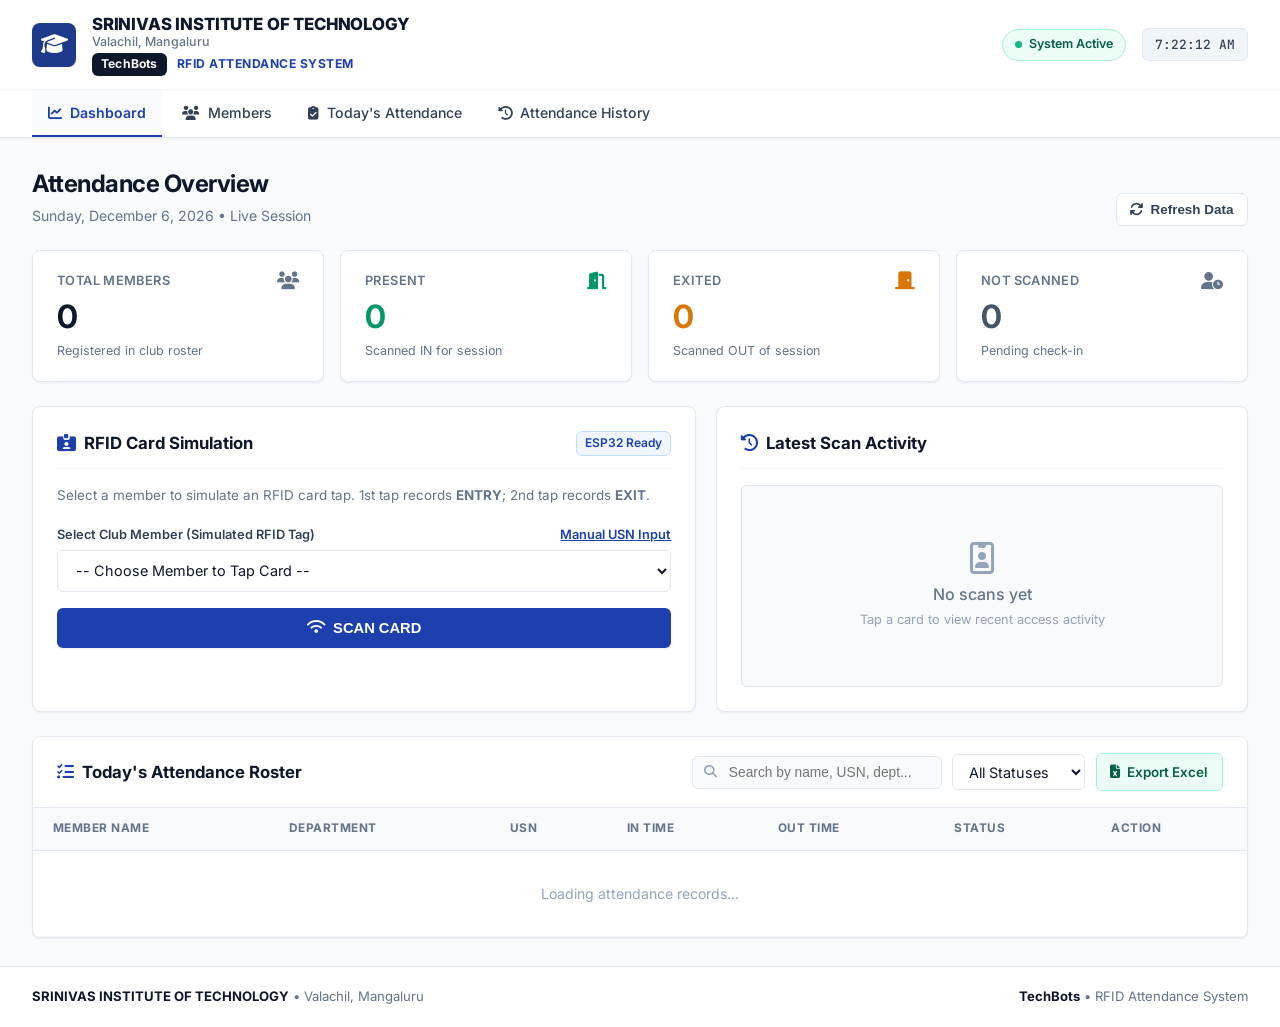
==== frontend/index.html @ 034450da "Initial TechBots RFID attendance system" ====
<!DOCTYPE html>
<html lang="en">
<head>
  <meta charset="UTF-8">
  <meta name="viewport" content="width=device-width, initial-scale=1.0">
  <title>SRINIVAS INSTITUTE OF TECHNOLOGY | TechBots RFID Attendance System</title>
  <link rel="stylesheet" href="css/style.css">
  <link rel="stylesheet" href="https://cdnjs.cloudflare.com/ajax/libs/font-awesome/6.5.1/css/all.min.css">
</head>
<body>

  <!-- Institutional Header & Branding Bar -->
  <header class="header-wrapper">
    <div class="top-branding-bar">
      <a href="index.html" class="institution-group">
        <div class="institution-logo-shield">
          <i class="fa-solid fa-graduation-cap"></i>
        </div>
        <div class="institution-text-block">
          <span class="college-name">SRINIVAS INSTITUTE OF TECHNOLOGY</span>
          <span class="college-location">Valachil, Mangaluru</span>
          <div class="club-branding-badge-container">
            <span class="club-tag">TechBots</span>
            <span class="system-title-tag">RFID ATTENDANCE SYSTEM</span>
          </div>
        </div>
      </a>

      <div class="header-status-info">
        <div class="status-indicator-pill">
          <span class="status-dot"></span>
          <span>System Active</span>
        </div>
        <div class="live-clock-pill" id="live-clock">--:--:--</div>
      </div>
    </div>

    <!-- Main Navigation Bar -->
    <nav class="nav-bar">
      <ul class="nav-menu">
        <li>
          <a href="index.html" class="nav-menu-item active">
            <i class="fa-solid fa-chart-line"></i> Dashboard
          </a>
        </li>
        <li>
          <a href="members.html" class="nav-menu-item">
            <i class="fa-solid fa-users"></i> Members
          </a>
        </li>
        <li>
          <a href="attendance.html" class="nav-menu-item">
            <i class="fa-solid fa-clipboard-check"></i> Today's Attendance
          </a>
        </li>
        <li>
          <a href="history.html" class="nav-menu-item">
            <i class="fa-solid fa-clock-rotate-left"></i> Attendance History
          </a>
        </li>
      </ul>
    </nav>
  </header>

  <!-- Main Container -->
  <main class="container">
    <div class="page-header-row">
      <div>
        <h1 class="page-main-heading">Attendance Overview</h1>
        <p class="page-sub-heading" id="current-date-display">Live RFID access tracking & club attendance records</p>
      </div>
      <div>
        <button class="btn-secondary" id="btn-manual-refresh">
          <i class="fa-solid fa-arrows-rotate"></i> Refresh Data
        </button>
      </div>
    </div>

    <!-- Summary KPI Cards -->
    <section class="kpi-grid">
      <div class="kpi-card">
        <div class="kpi-header">
          <span class="kpi-title">Total Members</span>
          <i class="fa-solid fa-users kpi-icon"></i>
        </div>
        <div class="kpi-value" id="stat-total">0</div>
        <div class="kpi-caption">Registered in club roster</div>
      </div>

      <div class="kpi-card present">
        <div class="kpi-header">
          <span class="kpi-title">Present</span>
          <i class="fa-solid fa-door-open kpi-icon" style="color: #059669;"></i>
        </div>
        <div class="kpi-value" id="stat-present">0</div>
        <div class="kpi-caption">Scanned IN for session</div>
      </div>

      <div class="kpi-card exited">
        <div class="kpi-header">
          <span class="kpi-title">Exited</span>
          <i class="fa-solid fa-door-closed kpi-icon" style="color: #d97706;"></i>
        </div>
        <div class="kpi-value" id="stat-exited">0</div>
        <div class="kpi-caption">Scanned OUT of session</div>
      </div>

      <div class="kpi-card not-scanned">
        <div class="kpi-header">
          <span class="kpi-title">Not Scanned</span>
          <i class="fa-solid fa-user-clock kpi-icon"></i>
        </div>
        <div class="kpi-value" id="stat-not-scanned">0</div>
        <div class="kpi-caption">Pending check-in</div>
      </div>
    </section>

    <!-- Interactive Panels: Scan Simulator + Latest Activity -->
    <div class="dashboard-actions-grid">
      <!-- RFID Scan Simulator Card -->
      <section class="panel-card">
        <div class="panel-card-header">
          <h2 class="panel-card-title">
            <i class="fa-solid fa-id-card-clip" style="color: var(--primary);"></i>
            RFID Card Simulation
          </h2>
          <span class="dept-badge">ESP32 Ready</span>
        </div>
        <p class="panel-card-caption">
          Select a member to simulate an RFID card tap. 1st tap records <strong>ENTRY</strong>; 2nd tap records <strong>EXIT</strong>.
        </p>

        <form id="rfid-scan-form" class="scan-form-stack" onsubmit="return false;">
          <div class="form-field-group" id="dropdown-group">
            <div class="form-label-row">
              <label for="member-select">Select Club Member (Simulated RFID Tag)</label>
              <button type="button" class="btn-link-action" id="btn-toggle-manual">Manual USN Input</button>
            </div>
            <select id="member-select" class="select-input">
              <option value="">-- Choose Member to Tap Card --</option>
            </select>
          </div>

          <div class="form-field-group" id="manual-group" style="display: none;">
            <div class="form-label-row">
              <label for="manual-identifier">USN or Custom Card UID</label>
              <button type="button" class="btn-link-action" id="btn-toggle-dropdown">Back to Dropdown</button>
            </div>
            <input type="text" id="manual-identifier" class="text-input" placeholder="e.g. 4SN25CS002 or UNREGISTERED_TAG">
          </div>

          <div>
            <button type="button" id="btn-scan-card" class="btn-primary-scan" style="width: 100%;">
              <i class="fa-solid fa-wifi"></i> SCAN CARD
            </button>
          </div>
        </form>

        <!-- Notification Bar -->
        <div id="scan-alert-box" class="scan-notification-bar">
          <i id="scan-alert-icon" class="fa-solid fa-circle-check"></i>
          <span id="scan-alert-text">Ready to scan.</span>
        </div>
      </section>

      <!-- Latest Scan Activity Card -->
      <section class="panel-card">
        <div class="panel-card-header">
          <h2 class="panel-card-title">
            <i class="fa-solid fa-clock-rotate-left" style="color: var(--primary);"></i>
            Latest Scan Activity
          </h2>
        </div>

        <div id="latest-scan-container" class="latest-activity-box">
          <div class="activity-empty-state">
            <i class="fa-regular fa-id-badge"></i>
            <p style="font-weight: 500;">No scans yet</p>
            <span style="font-size: 0.8rem; color: var(--text-dim);">Tap a card to view recent access activity</span>
          </div>
        </div>
      </section>
    </div>

    <!-- Today's Attendance Table -->
    <section class="table-panel">
      <div class="table-toolbar-row">
        <div class="table-toolbar-title">
          <i class="fa-solid fa-list-check" style="color: var(--primary);"></i>
          Today's Attendance Roster
        </div>
        <div class="table-controls">
          <div class="search-input-wrapper">
            <i class="fa-solid fa-magnifying-glass"></i>
            <input type="text" id="table-search" placeholder="Search by name, USN, dept...">
          </div>
          <select id="status-filter" class="select-input" style="width: auto; padding: 0.45rem 0.75rem;">
            <option value="ALL">All Statuses</option>
            <option value="PRESENT">Present</option>
            <option value="EXITED">Exited</option>
            <option value="NOT SCANNED">Not Scanned</option>
          </select>
          <a href="/api/attendance/export" class="btn-secondary btn-export-excel" id="btn-export-today" download>
            <i class="fa-solid fa-file-excel"></i> Export Excel
          </a>
        </div>
      </div>

      <div class="responsive-table-holder">
        <table class="roster-table">
          <thead>
            <tr>
              <th>Member Name</th>
              <th>Department</th>
              <th>USN</th>
              <th>In Time</th>
              <th>Out Time</th>
              <th>Status</th>
              <th>Action</th>
            </tr>
          </thead>
          <tbody id="attendance-table-body">
            <tr>
              <td colspan="7" style="text-align: center; color: var(--text-dim); padding: 2rem;">
                Loading attendance records...
              </td>
            </tr>
          </tbody>
        </table>
      </div>
    </section>
  </main>

  <!-- Institutional Footer -->
  <footer class="institutional-footer">
    <div>
      <strong>SRINIVAS INSTITUTE OF TECHNOLOGY</strong> &bull; Valachil, Mangaluru
    </div>
    <div>
      <strong>TechBots</strong> &bull; RFID Attendance System
    </div>
  </footer>

  <script src="js/dashboard.js"></script>
</body>
</html>
---- frontend/css/style.css ----
/* ==========================================================================
   SRINIVAS INSTITUTE OF TECHNOLOGY | Valachil, Mangaluru
   TechBots - RFID Attendance System
   Clean, Professional, Institutional Light Theme
   ========================================================================== */

@import url('https://fonts.googleapis.com/css2?family=Inter:wght@300;400;500;600;700;800&family=JetBrains+Mono:wght@400;500;600&display=swap');

:root {
  /* Institutional Palette */
  --bg-app: #f8fafc;
  --bg-card: #ffffff;
  --bg-card-subtle: #f1f5f9;
  --bg-header: #ffffff;

  /* Typography Colors */
  --text-main: #0f172a;
  --text-secondary: #334155;
  --text-muted: #64748b;
  --text-dim: #94a3b8;

  /* Primary Accent: Institutional Deep Royal Blue */
  --primary: #1e40af;
  --primary-hover: #1d4ed8;
  --primary-light: #eff6ff;
  --primary-border: #bfdbfe;

  /* Club Brand: TechBots */
  --techbots-badge-bg: #0f172a;
  --techbots-badge-text: #f8fafc;

  /* Status Colors: Clean, Subtle, Highly Legible */
  --status-present-bg: #ecfdf5;
  --status-present-text: #065f46;
  --status-present-border: #a7f3d0;

  --status-exited-bg: #fffbeb;
  --status-exited-text: #92400e;
  --status-exited-border: #fde68a;

  --status-not-scanned-bg: #f1f5f9;
  --status-not-scanned-text: #475569;
  --status-not-scanned-border: #cbd5e1;

  --status-danger-bg: #fef2f2;
  --status-danger-text: #991b1b;
  --status-danger-border: #fecaca;

  /* Borders & Dividers */
  --border: #e2e8f0;
  --border-light: #f1f5f9;
  --border-focus: #2563eb;

  /* Shadows (Subtle, Crisp, Non-distracting) */
  --shadow-sm: 0 1px 2px 0 rgba(0, 0, 0, 0.05);
  --shadow-md: 0 4px 6px -1px rgba(0, 0, 0, 0.06), 0 2px 4px -1px rgba(0, 0, 0, 0.04);
  --shadow-card: 0 1px 3px 0 rgba(15, 23, 42, 0.08);

  /* Dimensions */
  --radius-sm: 6px;
  --radius-md: 8px;
  --radius-lg: 10px;
  --radius-full: 9999px;

  --font-sans: 'Inter', -apple-system, BlinkMacSystemFont, "Segoe UI", Roboto, sans-serif;
  --font-mono: 'JetBrains Mono', monospace;
  --transition: all 0.15s ease-in-out;
}

*, *::before, *::after {
  box-sizing: border-box;
  margin: 0;
  padding: 0;
}

body {
  font-family: var(--font-sans);
  background-color: var(--bg-app);
  color: var(--text-main);
  min-height: 100vh;
  line-height: 1.5;
  display: flex;
  flex-direction: column;
  -webkit-font-smoothing: antialiased;
}

/* ==========================================================================
   Top Header & Institutional Branding
   ========================================================================== */
.header-wrapper {
  background: var(--bg-header);
  border-bottom: 1px solid var(--border);
  position: sticky;
  top: 0;
  z-index: 100;
  box-shadow: var(--shadow-sm);
}

.top-branding-bar {
  display: flex;
  align-items: center;
  justify-content: space-between;
  padding: 0.85rem 2rem;
  border-bottom: 1px solid var(--border-light);
  gap: 1.5rem;
}

.institution-group {
  display: flex;
  align-items: center;
  gap: 1rem;
  text-decoration: none;
}

.institution-logo-shield {
  width: 44px;
  height: 44px;
  border-radius: var(--radius-md);
  background: #1e3a8a;
  color: #ffffff;
  display: flex;
  align-items: center;
  justify-content: center;
  font-size: 1.35rem;
  font-weight: 800;
  box-shadow: var(--shadow-sm);
  flex-shrink: 0;
}

.institution-text-block {
  display: flex;
  flex-direction: column;
}

.college-name {
  font-size: 1.05rem;
  font-weight: 800;
  letter-spacing: -0.01em;
  color: #0f172a;
  line-height: 1.25;
}

.college-location {
  font-size: 0.78rem;
  font-weight: 500;
  color: var(--text-muted);
  line-height: 1.2;
}

.club-branding-badge-container {
  display: flex;
  align-items: center;
  gap: 0.65rem;
  margin-top: 0.2rem;
}

.club-tag {
  font-size: 0.76rem;
  font-weight: 700;
  background: var(--techbots-badge-bg);
  color: var(--techbots-badge-text);
  padding: 0.15rem 0.55rem;
  border-radius: var(--radius-sm);
  letter-spacing: 0.02em;
}

.system-title-tag {
  font-size: 0.76rem;
  font-weight: 700;
  color: var(--primary);
  letter-spacing: 0.04em;
  text-transform: uppercase;
}

.header-status-info {
  display: flex;
  align-items: center;
  gap: 1rem;
}

.status-indicator-pill {
  display: inline-flex;
  align-items: center;
  gap: 0.45rem;
  font-size: 0.78rem;
  font-weight: 600;
  background: #ecfdf5;
  color: #065f46;
  border: 1px solid #a7f3d0;
  padding: 0.35rem 0.75rem;
  border-radius: var(--radius-full);
}

.status-dot {
  width: 7px;
  height: 7px;
  border-radius: 50%;
  background-color: #10b981;
}

.live-clock-pill {
  font-family: var(--font-mono);
  font-size: 0.8rem;
  font-weight: 500;
  color: var(--text-secondary);
  background: var(--bg-card-subtle);
  border: 1px solid var(--border);
  padding: 0.35rem 0.75rem;
  border-radius: var(--radius-sm);
}

/* Navigation Sub-Bar */
.nav-bar {
  display: flex;
  align-items: center;
  justify-content: space-between;
  padding: 0 2rem;
  background: #ffffff;
}

.nav-menu {
  display: flex;
  align-items: center;
  gap: 0.25rem;
  list-style: none;
}

.nav-menu-item {
  color: var(--text-secondary);
  text-decoration: none;
  font-weight: 500;
  font-size: 0.88rem;
  padding: 0.75rem 1rem;
  display: inline-flex;
  align-items: center;
  gap: 0.5rem;
  border-bottom: 2px solid transparent;
  transition: var(--transition);
}

.nav-menu-item:hover {
  color: var(--primary);
  background: #f8fafc;
}

.nav-menu-item.active {
  color: var(--primary);
  font-weight: 600;
  border-bottom-color: var(--primary);
  background: #f8fafc;
}

/* ==========================================================================
   Page Container & Content Layout
   ========================================================================== */
.container {
  max-width: 1320px;
  margin: 0 auto;
  padding: 1.75rem 2rem;
  width: 100%;
  flex: 1;
}

.page-header-row {
  display: flex;
  justify-content: space-between;
  align-items: flex-end;
  flex-wrap: wrap;
  gap: 1rem;
  margin-bottom: 1.5rem;
}

.page-main-heading {
  font-size: 1.5rem;
  font-weight: 700;
  color: var(--text-main);
  letter-spacing: -0.02em;
}

.page-sub-heading {
  font-size: 0.88rem;
  color: var(--text-muted);
  margin-top: 0.15rem;
}

/* ==========================================================================
   KPI Summary Statistics Cards
   ========================================================================== */
.kpi-grid {
  display: grid;
  grid-template-columns: repeat(auto-fit, minmax(220px, 1fr));
  gap: 1rem;
  margin-bottom: 1.5rem;
}

.kpi-card {
  background: var(--bg-card);
  border: 1px solid var(--border);
  border-radius: var(--radius-md);
  padding: 1.25rem 1.5rem;
  box-shadow: var(--shadow-sm);
  transition: var(--transition);
  position: relative;
}

.kpi-card:hover {
  box-shadow: var(--shadow-md);
  border-color: #cbd5e1;
}

.kpi-header {
  display: flex;
  justify-content: space-between;
  align-items: center;
  margin-bottom: 0.5rem;
}

.kpi-title {
  font-size: 0.8rem;
  font-weight: 600;
  color: var(--text-muted);
  text-transform: uppercase;
  letter-spacing: 0.03em;
}

.kpi-icon {
  font-size: 1.1rem;
  color: var(--text-muted);
}

.kpi-value {
  font-size: 2rem;
  font-weight: 700;
  color: var(--text-main);
  line-height: 1.2;
  letter-spacing: -0.02em;
}

.kpi-card.present .kpi-value {
  color: #059669;
}

.kpi-card.exited .kpi-value {
  color: #d97706;
}

.kpi-card.not-scanned .kpi-value {
  color: #475569;
}

.kpi-caption {
  font-size: 0.78rem;
  color: var(--text-muted);
  margin-top: 0.35rem;
}

/* ==========================================================================
   Dashboard Interactive Two-Column Section (Scan Sim + Latest Activity)
   ========================================================================== */
.dashboard-actions-grid {
  display: grid;
  grid-template-columns: 1.25fr 1fr;
  gap: 1.25rem;
  margin-bottom: 1.5rem;
}

@media (max-width: 960px) {
  .dashboard-actions-grid {
    grid-template-columns: 1fr;
  }
}

.panel-card {
  background: var(--bg-card);
  border: 1px solid var(--border);
  border-radius: var(--radius-md);
  padding: 1.5rem;
  box-shadow: var(--shadow-sm);
}

.panel-card-header {
  display: flex;
  align-items: center;
  justify-content: space-between;
  margin-bottom: 1rem;
  padding-bottom: 0.75rem;
  border-bottom: 1px solid var(--border-light);
}

.panel-card-title {
  font-size: 1.05rem;
  font-weight: 700;
  color: var(--text-main);
  display: flex;
  align-items: center;
  gap: 0.5rem;
}

.panel-card-caption {
  font-size: 0.84rem;
  color: var(--text-muted);
  margin-bottom: 1.25rem;
}

/* RFID Scan Form Elements */
.scan-form-stack {
  display: flex;
  flex-direction: column;
  gap: 1rem;
}

.form-field-group {
  display: flex;
  flex-direction: column;
  gap: 0.35rem;
}

.form-label-row {
  display: flex;
  justify-content: space-between;
  align-items: center;
  font-size: 0.8rem;
  font-weight: 600;
  color: var(--text-secondary);
}

.btn-link-action {
  background: none;
  border: none;
  color: var(--primary);
  font-size: 0.8rem;
  font-weight: 600;
  cursor: pointer;
  text-decoration: underline;
  padding: 0;
  font-family: inherit;
}

.select-input, .text-input {
  width: 100%;
  background: #ffffff;
  border: 1px solid var(--border);
  border-radius: var(--radius-sm);
  padding: 0.65rem 0.85rem;
  font-size: 0.9rem;
  color: var(--text-main);
  font-family: inherit;
  outline: none;
  transition: var(--transition);
}

.select-input:focus, .text-input:focus {
  border-color: var(--border-focus);
  box-shadow: 0 0 0 3px rgba(37, 99, 235, 0.1);
}

.btn-primary-scan {
  background: var(--primary);
  color: #ffffff;
  border: none;
  border-radius: var(--radius-sm);
  padding: 0.75rem 1.25rem;
  font-size: 0.92rem;
  font-weight: 600;
  cursor: pointer;
  display: inline-flex;
  align-items: center;
  justify-content: center;
  gap: 0.5rem;
  transition: var(--transition);
  box-shadow: var(--shadow-sm);
}

.btn-primary-scan:hover:not(:disabled) {
  background: var(--primary-hover);
  box-shadow: var(--shadow-md);
}

.btn-primary-scan:disabled {
  opacity: 0.65;
  cursor: not-allowed;
}

/* Alert Notification Banner */
.scan-notification-bar {
  margin-top: 1rem;
  border-radius: var(--radius-sm);
  padding: 0.8rem 1rem;
  font-size: 0.86rem;
  font-weight: 500;
  display: none;
  align-items: center;
  gap: 0.65rem;
}

.scan-notification-bar.show {
  display: flex;
}

.scan-notification-bar.success {
  background: var(--status-present-bg);
  border: 1px solid var(--status-present-border);
  color: var(--status-present-text);
}

.scan-notification-bar.warning {
  background: var(--status-exited-bg);
  border: 1px solid var(--status-exited-border);
  color: var(--status-exited-text);
}

.scan-notification-bar.danger {
  background: var(--status-danger-bg);
  border: 1px solid var(--status-danger-border);
  color: var(--status-danger-text);
}

/* Latest Scan Activity Display Box */
.latest-activity-box {
  background: #f8fafc;
  border: 1px solid var(--border);
  border-radius: var(--radius-sm);
  padding: 1.25rem;
}

.activity-empty-state {
  text-align: center;
  padding: 2.25rem 1rem;
  color: var(--text-muted);
}

.activity-empty-state i {
  font-size: 2rem;
  color: var(--text-dim);
  margin-bottom: 0.5rem;
  display: block;
}

.activity-person-row {
  display: flex;
  justify-content: space-between;
  align-items: flex-start;
  margin-bottom: 0.75rem;
}

.activity-person-name {
  font-size: 1.15rem;
  font-weight: 700;
  color: var(--text-main);
}

.activity-person-dept {
  font-size: 0.8rem;
  font-weight: 600;
  color: var(--text-muted);
}

.activity-meta-grid {
  display: grid;
  grid-template-columns: 1fr 1fr;
  gap: 0.75rem;
  margin-top: 0.75rem;
  padding-top: 0.75rem;
  border-top: 1px solid var(--border);
}

.meta-field {
  display: flex;
  flex-direction: column;
}

.meta-field-label {
  font-size: 0.72rem;
  text-transform: uppercase;
  font-weight: 600;
  color: var(--text-muted);
}

.meta-field-value {
  font-size: 0.9rem;
  font-weight: 600;
  color: var(--text-main);
  font-family: var(--font-mono);
}

/* ==========================================================================
   Clean Institutional Data Table
   ========================================================================== */
.table-panel {
  background: var(--bg-card);
  border: 1px solid var(--border);
  border-radius: var(--radius-md);
  box-shadow: var(--shadow-sm);
  overflow: hidden;
}

.table-toolbar-row {
  padding: 1rem 1.5rem;
  display: flex;
  justify-content: space-between;
  align-items: center;
  flex-wrap: wrap;
  gap: 0.75rem;
  border-bottom: 1px solid var(--border);
  background: #ffffff;
}

.table-toolbar-title {
  font-size: 1.05rem;
  font-weight: 700;
  color: var(--text-main);
  display: flex;
  align-items: center;
  gap: 0.5rem;
}

.table-controls {
  display: flex;
  align-items: center;
  gap: 0.65rem;
  flex-wrap: wrap;
}

.search-input-wrapper {
  position: relative;
  min-width: 250px;
}

.search-input-wrapper input {
  width: 100%;
  background: #f8fafc;
  border: 1px solid var(--border);
  border-radius: var(--radius-sm);
  padding: 0.5rem 0.85rem 0.5rem 2.25rem;
  font-size: 0.86rem;
  color: var(--text-main);
  outline: none;
  transition: var(--transition);
}

.search-input-wrapper input:focus {
  background: #ffffff;
  border-color: var(--border-focus);
}

.search-input-wrapper i {
  position: absolute;
  left: 0.75rem;
  top: 50%;
  transform: translateY(-50%);
  color: var(--text-dim);
  font-size: 0.8rem;
}

.btn-secondary {
  background: #ffffff;
  border: 1px solid var(--border);
  color: var(--text-secondary);
  padding: 0.5rem 0.85rem;
  border-radius: var(--radius-sm);
  font-size: 0.84rem;
  font-weight: 600;
  cursor: pointer;
  display: inline-flex;
  align-items: center;
  gap: 0.45rem;
  transition: var(--transition);
  text-decoration: none;
}

.btn-secondary:hover {
  background: #f8fafc;
  border-color: #cbd5e1;
  color: var(--text-main);
}

.btn-export-excel {
  color: #065f46;
  background: #ecfdf5;
  border-color: #a7f3d0;
}

.btn-export-excel:hover {
  background: #d1fae5;
}

/* Table Architecture */
.responsive-table-holder {
  width: 100%;
  overflow-x: auto;
}

.roster-table {
  width: 100%;
  border-collapse: collapse;
  text-align: left;
}

.roster-table th {
  background: #f8fafc;
  color: var(--text-muted);
  font-size: 0.74rem;
  font-weight: 700;
  text-transform: uppercase;
  letter-spacing: 0.04em;
  padding: 0.75rem 1.25rem;
  border-bottom: 1px solid var(--border);
}

.roster-table td {
  padding: 0.85rem 1.25rem;
  font-size: 0.88rem;
  border-bottom: 1px solid var(--border-light);
  color: var(--text-main);
}

.roster-table tbody tr {
  transition: var(--transition);
}

.roster-table tbody tr:hover {
  background: #f8fafc;
}

/* Badges & Tags */
.usn-text-tag {
  font-family: var(--font-mono);
  font-size: 0.82rem;
  background: #f1f5f9;
  color: #334155;
  padding: 0.2rem 0.5rem;
  border-radius: var(--radius-sm);
  border: 1px solid var(--border);
  font-weight: 500;
}

.dept-badge {
  display: inline-block;
  font-size: 0.75rem;
  font-weight: 600;
  padding: 0.15rem 0.5rem;
  border-radius: var(--radius-sm);
  background: #eff6ff;
  color: #1e40af;
  border: 1px solid #bfdbfe;
}

.dept-badge.EAC {
  background: #f5f3ff;
  color: #6d28d9;
  border-color: #ddd6fe;
}

/* Attendance Status Badges */
.status-pill {
  display: inline-flex;
  align-items: center;
  gap: 0.35rem;
  font-size: 0.76rem;
  font-weight: 700;
  padding: 0.25rem 0.65rem;
  border-radius: var(--radius-full);
  letter-spacing: 0.02em;
  text-transform: uppercase;
}

.status-pill.PRESENT {
  background: var(--status-present-bg);
  color: var(--status-present-text);
  border: 1px solid var(--status-present-border);
}

.status-pill.EXITED {
  background: var(--status-exited-bg);
  color: var(--status-exited-text);
  border: 1px solid var(--status-exited-border);
}

.status-pill.NOT-SCANNED,
.status-pill.NOT_SCANNED,
.status-pill.NOT\ SCANNED {
  background: var(--status-not-scanned-bg);
  color: var(--status-not-scanned-text);
  border: 1px solid var(--status-not-scanned-border);
}

.action-pill {
  display: inline-block;
  font-size: 0.7rem;
  font-weight: 700;
  padding: 0.2rem 0.5rem;
  border-radius: var(--radius-sm);
  text-transform: uppercase;
}

.action-pill.ENTRY {
  background: var(--status-present-bg);
  color: var(--status-present-text);
  border: 1px solid var(--status-present-border);
}

.action-pill.EXIT {
  background: var(--status-exited-bg);
  color: var(--status-exited-text);
  border: 1px solid var(--status-exited-border);
}

.btn-inline-scan {
  background: #ffffff;
  border: 1px solid var(--border);
  color: var(--primary);
  padding: 0.25rem 0.6rem;
  border-radius: var(--radius-sm);
  font-size: 0.78rem;
  font-weight: 600;
  cursor: pointer;
  transition: var(--transition);
}

.btn-inline-scan:hover {
  background: var(--primary-light);
  border-color: var(--primary-border);
}

/* Date Filter Header for History Page */
.history-filter-strip {
  display: flex;
  align-items: center;
  gap: 0.85rem;
  background: #ffffff;
  padding: 0.85rem 1.25rem;
  border-radius: var(--radius-md);
  border: 1px solid var(--border);
  margin-bottom: 1.25rem;
  box-shadow: var(--shadow-sm);
  flex-wrap: wrap;
}

.date-selector-field {
  background: #ffffff;
  border: 1px solid var(--border);
  color: var(--text-main);
  padding: 0.45rem 0.75rem;
  border-radius: var(--radius-sm);
  font-family: inherit;
  font-size: 0.88rem;
  outline: none;
}

.date-selector-field:focus {
  border-color: var(--border-focus);
}

/* Institutional Footer */
.institutional-footer {
  border-top: 1px solid var(--border);
  background: #ffffff;
  padding: 1.25rem 2rem;
  margin-top: auto;
  font-size: 0.82rem;
  color: var(--text-muted);
  display: flex;
  align-items: center;
  justify-content: space-between;
  flex-wrap: wrap;
  gap: 0.75rem;
}

.institutional-footer strong {
  color: var(--text-main);
}

/* Mobile & Tablet Responsiveness */
@media (max-width: 840px) {
  .top-branding-bar {
    padding: 0.75rem 1rem;
    flex-direction: column;
    align-items: flex-start;
  }
  .header-status-info {
    width: 100%;
    justify-content: space-between;
  }
  .nav-bar {
    padding: 0 1rem;
    overflow-x: auto;
  }
  .container {
    padding: 1.25rem 1rem;
  }
  .table-toolbar-row {
    flex-direction: column;
    align-items: stretch;
  }
  .search-input-wrapper {
    min-width: 100%;
  }
  .institutional-footer {
    flex-direction: column;
    text-align: center;
  }
}
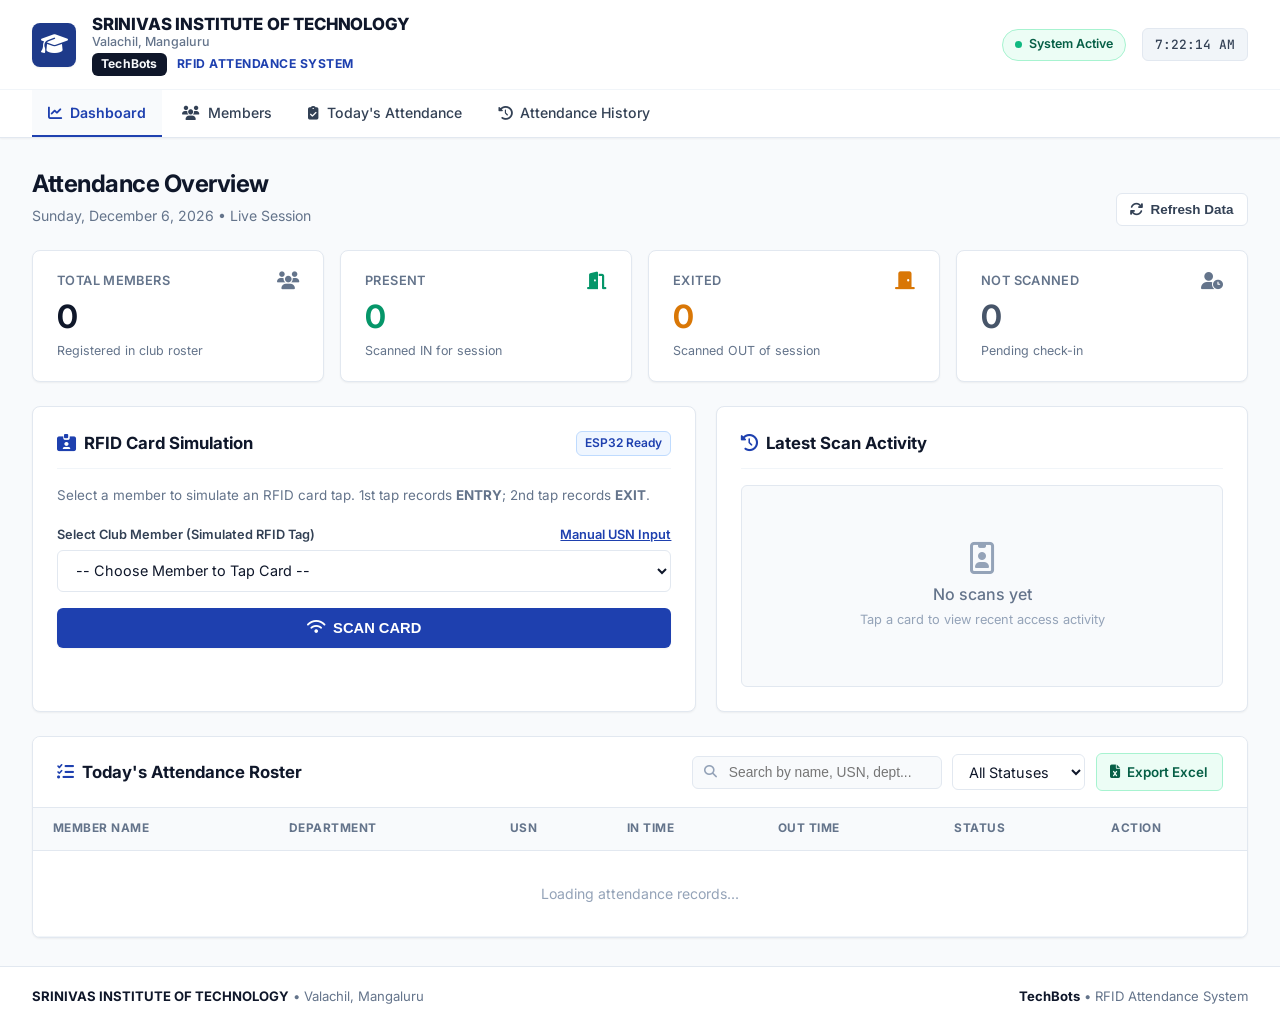
==== commit 620a1315: "Update attendance system" ====
--- a/frontend/index.html
+++ b/frontend/index.html
@@ -32,6 +32,9 @@
           <span>System Active</span>
         </div>
         <div class="live-clock-pill" id="live-clock">--:--:--</div>
+        <button class="mobile-nav-toggle" id="mobile-nav-toggle" aria-label="Toggle navigation menu" aria-expanded="false">
+          <i class="fa-solid fa-bars"></i>
+        </button>
       </div>
     </div>
 
@@ -241,6 +244,7 @@
     </div>
   </footer>
 
+  <script src="js/navigation.js"></script>
   <script src="js/dashboard.js"></script>
 </body>
 </html>
--- a/frontend/css/style.css
+++ b/frontend/css/style.css
@@ -67,6 +67,13 @@
   --transition: all 0.15s ease-in-out;
 }
 
+html {
+  overflow-x: hidden;
+  max-width: 100vw;
+  scroll-behavior: smooth;
+  -webkit-text-size-adjust: 100%;
+}
+
 *, *::before, *::after {
   box-sizing: border-box;
   margin: 0;
@@ -82,6 +89,15 @@
   display: flex;
   flex-direction: column;
   -webkit-font-smoothing: antialiased;
+  overflow-x: hidden;
+  max-width: 100vw;
+  width: 100%;
+  position: relative;
+}
+
+img, svg {
+  max-width: 100%;
+  height: auto;
 }
 
 /* ==========================================================================
@@ -207,6 +223,33 @@
   border: 1px solid var(--border);
   padding: 0.35rem 0.75rem;
   border-radius: var(--radius-sm);
+  white-space: nowrap;
+}
+
+/* Mobile Navigation Hamburger Toggle Button */
+.mobile-nav-toggle {
+  display: none;
+  align-items: center;
+  justify-content: center;
+  width: 38px;
+  height: 38px;
+  background: var(--bg-card-subtle);
+  border: 1px solid var(--border);
+  border-radius: var(--radius-sm);
+  color: var(--text-main);
+  font-size: 1.05rem;
+  cursor: pointer;
+  transition: var(--transition);
+  flex-shrink: 0;
+  padding: 0;
+}
+
+.mobile-nav-toggle:hover,
+.mobile-nav-toggle:focus-visible {
+  background: var(--primary-light);
+  color: var(--primary);
+  border-color: var(--primary-border);
+  outline: none;
 }
 
 /* Navigation Sub-Bar */
@@ -281,6 +324,13 @@
   font-size: 0.88rem;
   color: var(--text-muted);
   margin-top: 0.15rem;
+}
+
+.page-header-actions {
+  display: flex;
+  align-items: center;
+  gap: 0.65rem;
+  flex-wrap: wrap;
 }
 
 /* ==========================================================================
@@ -688,10 +738,29 @@
 .responsive-table-holder {
   width: 100%;
   overflow-x: auto;
+  -webkit-overflow-scrolling: touch;
+}
+
+.responsive-table-holder::-webkit-scrollbar {
+  height: 6px;
+}
+
+.responsive-table-holder::-webkit-scrollbar-track {
+  background: #f1f5f9;
+}
+
+.responsive-table-holder::-webkit-scrollbar-thumb {
+  background: #cbd5e1;
+  border-radius: var(--radius-full);
+}
+
+.responsive-table-holder::-webkit-scrollbar-thumb:hover {
+  background: #94a3b8;
 }
 
 .roster-table {
   width: 100%;
+  min-width: 620px;
   border-collapse: collapse;
   text-align: left;
 }
@@ -732,6 +801,7 @@
   border-radius: var(--radius-sm);
   border: 1px solid var(--border);
   font-weight: 500;
+  white-space: nowrap;
 }
 
 .dept-badge {
@@ -870,33 +940,436 @@
   color: var(--text-main);
 }
 
-/* Mobile & Tablet Responsiveness */
-@media (max-width: 840px) {
+/* ==========================================================================
+   Responsive Architecture & Device Breakpoints
+   Supports:
+   - Mobile phones (Android and iPhone: 320px, 375px, 425px)
+   - Tablets & iPads (768px, 1024px)
+   - Laptops (1366px)
+   - Desktop & Monitors (1920px)
+   ========================================================================== */
+
+@keyframes navSlideDown {
+  from {
+    opacity: 0;
+    transform: translateY(-8px);
+  }
+  to {
+    opacity: 1;
+    transform: translateY(0);
+  }
+}
+
+/* Tablets Landscape & Small Laptops (<= 1024px) */
+@media (max-width: 1024px) {
+  .container {
+    max-width: 100%;
+    padding: 1.5rem 1.5rem;
+  }
+  .dashboard-actions-grid {
+    grid-template-columns: 1fr;
+  }
+}
+
+/* Tablets Portrait & Large Mobile Devices (<= 768px) */
+@media (max-width: 768px) {
+  .mobile-nav-toggle {
+    display: inline-flex;
+  }
+
   .top-branding-bar {
     padding: 0.75rem 1rem;
+    flex-wrap: wrap;
+    gap: 0.75rem;
+  }
+
+  .institution-group {
+    flex: 1 1 auto;
+    min-width: 0;
+  }
+
+  .header-status-info {
+    flex: 0 0 auto;
+    display: flex;
+    align-items: center;
+    gap: 0.5rem;
+  }
+
+  .nav-bar {
+    padding: 0;
+    border-bottom: none;
+    background: transparent;
+  }
+
+  .nav-menu {
+    display: none;
+    flex-direction: column;
+    width: 100%;
+    padding: 0.5rem 1rem 0.75rem;
+    background: #ffffff;
+    border-top: 1px solid var(--border-light);
+    box-shadow: var(--shadow-sm);
+    gap: 0.35rem;
+  }
+
+  .nav-menu.open {
+    display: flex;
+    animation: navSlideDown 0.18s ease-out;
+  }
+
+  .nav-menu-item {
+    width: 100%;
+    border-bottom: none;
+    border-radius: var(--radius-sm);
+    min-height: 44px;
+    padding: 0.75rem 1rem;
+    font-size: 0.92rem;
+  }
+
+  .nav-menu-item.active {
+    background: var(--primary-light);
+    color: var(--primary);
+    font-weight: 600;
+  }
+
+  .container {
+    padding: 1.25rem 1rem;
+  }
+
+  .page-header-row {
     flex-direction: column;
     align-items: flex-start;
-  }
+    gap: 0.75rem;
+  }
+
+  .page-main-heading {
+    font-size: 1.35rem;
+  }
+
+  /* KPI Grid: Clean 2-column grid for tablets and phones */
+  .kpi-grid {
+    grid-template-columns: repeat(2, 1fr) !important;
+    gap: 0.75rem;
+  }
+
+  .kpi-card {
+    padding: 1rem 1.15rem;
+  }
+
+  .kpi-value {
+    font-size: 1.65rem;
+  }
+
+  /* Panels */
+  .panel-card {
+    padding: 1.25rem;
+  }
+
+  /* Table Toolbar & Filter Controls */
+  .table-toolbar-row {
+    flex-direction: column;
+    align-items: stretch;
+    gap: 0.75rem;
+    padding: 0.85rem 1rem;
+  }
+
+  .table-controls {
+    width: 100%;
+    display: flex;
+    flex-direction: column;
+    gap: 0.65rem;
+  }
+
+  .search-input-wrapper {
+    min-width: 100%;
+    width: 100%;
+  }
+
+  .search-input-wrapper input {
+    min-height: 44px;
+    font-size: 16px;
+  }
+
+  .table-controls > select,
+  .table-controls > .select-input {
+    width: 100% !important;
+    min-height: 44px;
+    font-size: 16px;
+  }
+
+  .table-controls > .btn-secondary,
+  .table-controls > a.btn-secondary {
+    width: 100%;
+    justify-content: center;
+    min-height: 44px;
+    font-size: 0.88rem;
+  }
+
+  /* History Date Strip */
+  .history-filter-strip {
+    flex-direction: column;
+    align-items: stretch;
+    gap: 0.65rem;
+    padding: 0.85rem 1rem;
+  }
+
+  .date-selector-field {
+    width: 100%;
+    min-height: 44px;
+    font-size: 16px;
+  }
+
+  .history-filter-strip > div {
+    margin-left: 0 !important;
+    width: 100%;
+  }
+
+  .history-filter-strip button,
+  .history-filter-strip a {
+    width: 100%;
+    min-height: 44px;
+    justify-content: center;
+    text-align: center;
+  }
+
+  .institutional-footer {
+    flex-direction: column;
+    text-align: center;
+    padding: 1.15rem 1rem;
+    gap: 0.5rem;
+  }
+}
+
+/* Standard Mobile Phones (<= 480px, e.g. 375px, 414px, 425px) */
+@media (max-width: 480px) {
+  .top-branding-bar {
+    padding: 0.65rem 0.75rem;
+    gap: 0.65rem;
+  }
+
+  .institution-group {
+    gap: 0.65rem;
+  }
+
+  .institution-logo-shield {
+    width: 38px;
+    height: 38px;
+    font-size: 1.15rem;
+    border-radius: var(--radius-sm);
+  }
+
+  .college-name {
+    font-size: 0.92rem;
+    line-height: 1.2;
+  }
+
+  .college-location {
+    font-size: 0.74rem;
+  }
+
+  .club-branding-badge-container {
+    gap: 0.45rem;
+    margin-top: 0.15rem;
+    flex-wrap: wrap;
+  }
+
+  .club-tag, .system-title-tag {
+    font-size: 0.68rem;
+  }
+
   .header-status-info {
     width: 100%;
     justify-content: space-between;
   }
-  .nav-bar {
-    padding: 0 1rem;
-    overflow-x: auto;
-  }
+
+  .status-indicator-pill,
+  .live-clock-pill {
+    font-size: 0.74rem;
+    padding: 0.25rem 0.55rem;
+  }
+
   .container {
-    padding: 1.25rem 1rem;
-  }
-  .table-toolbar-row {
-    flex-direction: column;
-    align-items: stretch;
-  }
-  .search-input-wrapper {
-    min-width: 100%;
-  }
-  .institutional-footer {
-    flex-direction: column;
-    text-align: center;
-  }
-}
+    padding: 0.95rem 0.75rem;
+  }
+
+  .page-main-heading {
+    font-size: 1.25rem;
+  }
+
+  .page-sub-heading {
+    font-size: 0.82rem;
+  }
+
+  .btn-secondary {
+    width: 100%;
+    justify-content: center;
+    min-height: 44px;
+    font-size: 0.85rem;
+  }
+
+  /* Compact 2x2 KPI metrics */
+  .kpi-grid {
+    grid-template-columns: repeat(2, 1fr) !important;
+    gap: 0.6rem;
+  }
+
+  .kpi-card {
+    padding: 0.85rem 0.95rem;
+  }
+
+  .kpi-title {
+    font-size: 0.72rem;
+  }
+
+  .kpi-value {
+    font-size: 1.5rem;
+  }
+
+  .kpi-caption {
+    font-size: 0.72rem;
+  }
+
+  .panel-card {
+    padding: 1rem 0.85rem;
+  }
+
+  .panel-card-title {
+    font-size: 0.98rem;
+  }
+
+  .panel-card-caption {
+    font-size: 0.8rem;
+    margin-bottom: 1rem;
+  }
+
+  .form-label-row {
+    flex-wrap: wrap;
+    gap: 0.25rem;
+  }
+
+  .select-input,
+  .text-input,
+  .date-selector-field {
+    font-size: 16px;
+    min-height: 44px;
+    padding: 0.65rem 0.75rem;
+  }
+
+  .btn-primary-scan {
+    min-height: 46px;
+    font-size: 0.95rem;
+    width: 100%;
+  }
+
+  .scan-notification-bar {
+    font-size: 0.82rem;
+    padding: 0.65rem 0.85rem;
+  }
+
+  .activity-meta-grid {
+    grid-template-columns: 1fr 1fr;
+    gap: 0.5rem;
+  }
+
+  .meta-field-label {
+    font-size: 0.68rem;
+  }
+
+  .meta-field-value {
+    font-size: 0.84rem;
+    word-break: break-all;
+    overflow-wrap: break-word;
+  }
+
+  .roster-table {
+    min-width: 580px;
+  }
+
+  .roster-table th,
+  .roster-table td {
+    padding: 0.65rem 0.75rem;
+    font-size: 0.82rem;
+  }
+
+  .usn-text-tag {
+    font-size: 0.76rem;
+    padding: 0.15rem 0.4rem;
+  }
+
+  .dept-badge {
+    font-size: 0.72rem;
+    padding: 0.12rem 0.4rem;
+  }
+
+  .status-pill {
+    font-size: 0.72rem;
+    padding: 0.2rem 0.55rem;
+  }
+}
+
+/* Ultra-Compact Mobile Phones (<= 340px, e.g. 320px iPhone SE) */
+@media (max-width: 340px) {
+  .top-branding-bar {
+    padding: 0.5rem 0.55rem;
+    gap: 0.5rem;
+  }
+
+  .institution-logo-shield {
+    width: 34px;
+    height: 34px;
+    font-size: 1.05rem;
+  }
+
+  .college-name {
+    font-size: 0.84rem;
+  }
+
+  .college-location {
+    font-size: 0.7rem;
+  }
+
+  .club-tag, .system-title-tag {
+    font-size: 0.64rem;
+  }
+
+  .status-indicator-pill,
+  .live-clock-pill {
+    font-size: 0.7rem;
+    padding: 0.2rem 0.45rem;
+  }
+
+  .container {
+    padding: 0.75rem 0.55rem;
+  }
+
+  .kpi-grid {
+    grid-template-columns: repeat(2, 1fr) !important;
+    gap: 0.45rem;
+  }
+
+  .kpi-card {
+    padding: 0.75rem 0.65rem;
+  }
+
+  .kpi-title {
+    font-size: 0.66rem;
+  }
+
+  .kpi-value {
+    font-size: 1.35rem;
+  }
+
+  .kpi-caption {
+    font-size: 0.66rem;
+  }
+
+  .roster-table {
+    min-width: 550px;
+  }
+
+  .roster-table th,
+  .roster-table td {
+    padding: 0.55rem 0.65rem;
+    font-size: 0.8rem;
+  }
+}
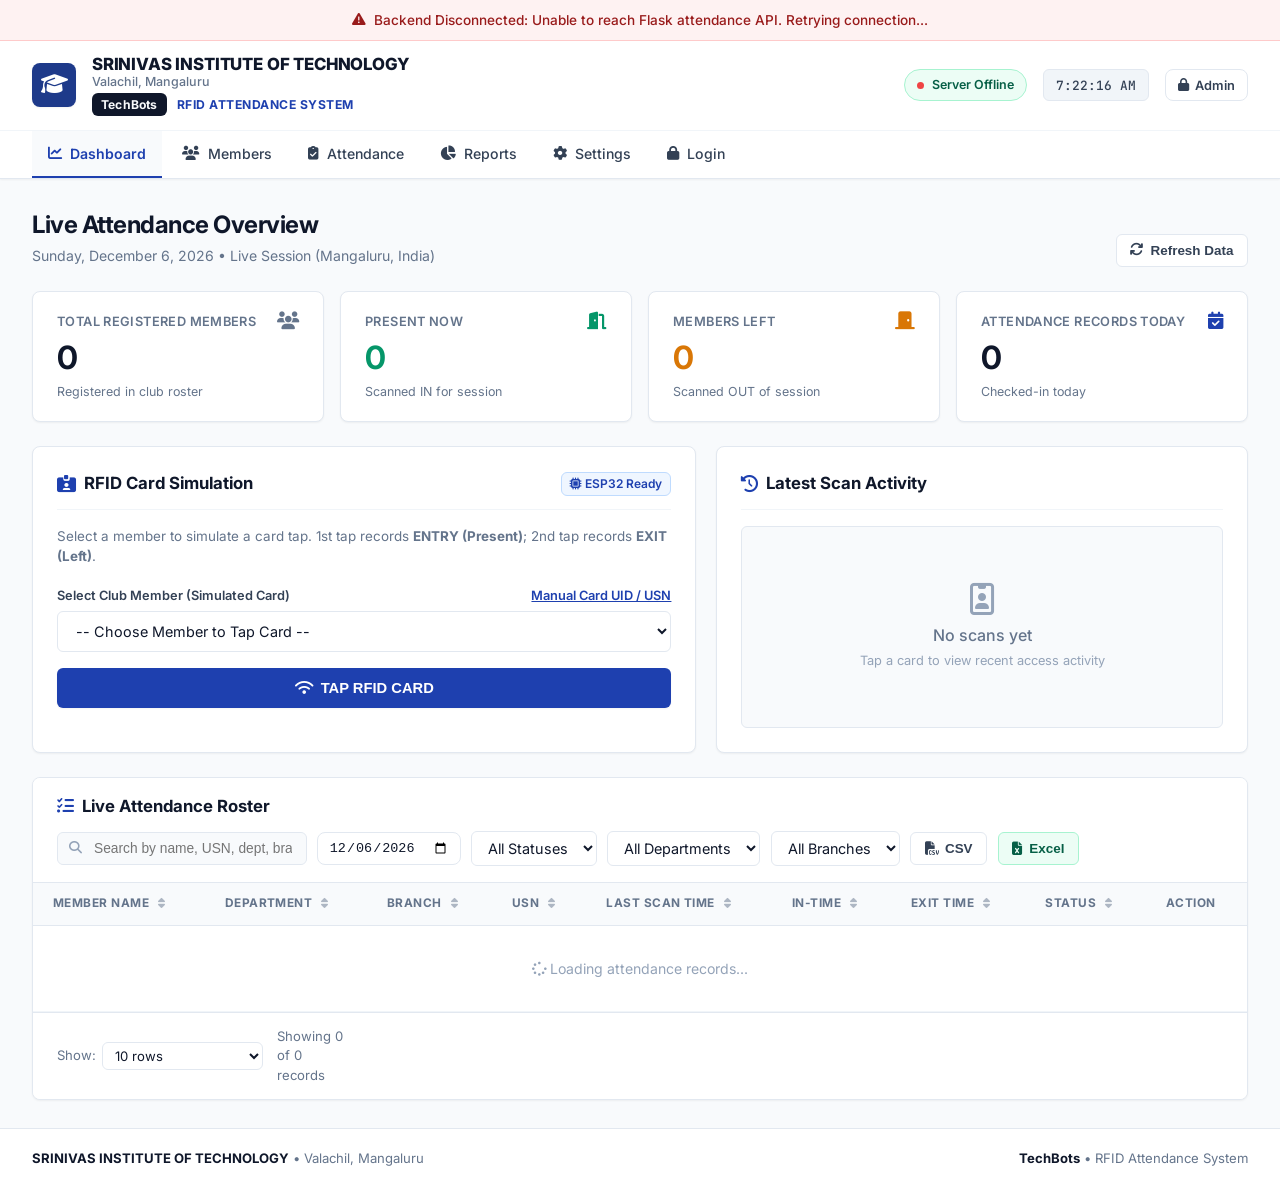
==== commit eb1d8a11: "feat: complete TechBots-SIT RFID attendance system with 6-section navigation, settings page, and 17 " ====
--- a/frontend/index.html
+++ b/frontend/index.html
@@ -9,6 +9,12 @@
 </head>
 <body>
 
+  <!-- Disconnected / Server Error Banner (Shown only if server drops) -->
+  <div id="offline-banner" class="server-offline-banner" style="display: none;">
+    <i class="fa-solid fa-triangle-exclamation"></i>
+    <span>Backend Disconnected: Unable to reach Flask attendance API. Retrying connection...</span>
+  </div>
+
   <!-- Institutional Header & Branding Bar -->
   <header class="header-wrapper">
     <div class="top-branding-bar">
@@ -27,18 +33,21 @@
       </a>
 
       <div class="header-status-info">
-        <div class="status-indicator-pill">
+        <div class="status-indicator-pill" id="system-status-indicator">
           <span class="status-dot"></span>
-          <span>System Active</span>
+          <span id="system-status-text">System Active</span>
         </div>
         <div class="live-clock-pill" id="live-clock">--:--:--</div>
+        <div id="auth-header-slot">
+          <a href="login.html" class="btn-header-auth"><i class="fa-solid fa-lock"></i> Admin</a>
+        </div>
         <button class="mobile-nav-toggle" id="mobile-nav-toggle" aria-label="Toggle navigation menu" aria-expanded="false">
           <i class="fa-solid fa-bars"></i>
         </button>
       </div>
     </div>
 
-    <!-- Main Navigation Bar -->
+    <!-- Main Navigation Bar (All 6 core sections) -->
     <nav class="nav-bar">
       <ul class="nav-menu">
         <li>
@@ -53,12 +62,22 @@
         </li>
         <li>
           <a href="attendance.html" class="nav-menu-item">
-            <i class="fa-solid fa-clipboard-check"></i> Today's Attendance
-          </a>
-        </li>
-        <li>
-          <a href="history.html" class="nav-menu-item">
-            <i class="fa-solid fa-clock-rotate-left"></i> Attendance History
+            <i class="fa-solid fa-clipboard-check"></i> Attendance
+          </a>
+        </li>
+        <li>
+          <a href="reports.html" class="nav-menu-item">
+            <i class="fa-solid fa-chart-pie"></i> Reports
+          </a>
+        </li>
+        <li>
+          <a href="settings.html" class="nav-menu-item">
+            <i class="fa-solid fa-gear"></i> Settings
+          </a>
+        </li>
+        <li>
+          <a href="login.html" id="nav-item-auth" class="nav-menu-item">
+            <i class="fa-solid fa-lock"></i> Login
           </a>
         </li>
       </ul>
@@ -69,10 +88,10 @@
   <main class="container">
     <div class="page-header-row">
       <div>
-        <h1 class="page-main-heading">Attendance Overview</h1>
-        <p class="page-sub-heading" id="current-date-display">Live RFID access tracking & club attendance records</p>
-      </div>
-      <div>
+        <h1 class="page-main-heading">Live Attendance Overview</h1>
+        <p class="page-sub-heading" id="current-date-display">Real-time RFID access tracking & club attendance records (Asia/Kolkata)</p>
+      </div>
+      <div style="display: flex; gap: 0.5rem; align-items: center;">
         <button class="btn-secondary" id="btn-manual-refresh">
           <i class="fa-solid fa-arrows-rotate"></i> Refresh Data
         </button>
@@ -83,7 +102,7 @@
     <section class="kpi-grid">
       <div class="kpi-card">
         <div class="kpi-header">
-          <span class="kpi-title">Total Members</span>
+          <span class="kpi-title">Total Registered Members</span>
           <i class="fa-solid fa-users kpi-icon"></i>
         </div>
         <div class="kpi-value" id="stat-total">0</div>
@@ -92,7 +111,7 @@
 
       <div class="kpi-card present">
         <div class="kpi-header">
-          <span class="kpi-title">Present</span>
+          <span class="kpi-title">Present Now</span>
           <i class="fa-solid fa-door-open kpi-icon" style="color: #059669;"></i>
         </div>
         <div class="kpi-value" id="stat-present">0</div>
@@ -101,20 +120,20 @@
 
       <div class="kpi-card exited">
         <div class="kpi-header">
-          <span class="kpi-title">Exited</span>
+          <span class="kpi-title">Members Left</span>
           <i class="fa-solid fa-door-closed kpi-icon" style="color: #d97706;"></i>
         </div>
         <div class="kpi-value" id="stat-exited">0</div>
         <div class="kpi-caption">Scanned OUT of session</div>
       </div>
 
-      <div class="kpi-card not-scanned">
-        <div class="kpi-header">
-          <span class="kpi-title">Not Scanned</span>
-          <i class="fa-solid fa-user-clock kpi-icon"></i>
-        </div>
-        <div class="kpi-value" id="stat-not-scanned">0</div>
-        <div class="kpi-caption">Pending check-in</div>
+      <div class="kpi-card">
+        <div class="kpi-header">
+          <span class="kpi-title">Attendance Records Today</span>
+          <i class="fa-solid fa-calendar-check kpi-icon" style="color: var(--primary);"></i>
+        </div>
+        <div class="kpi-value" id="stat-today-records">0</div>
+        <div class="kpi-caption">Checked-in today</div>
       </div>
     </section>
 
@@ -127,17 +146,17 @@
             <i class="fa-solid fa-id-card-clip" style="color: var(--primary);"></i>
             RFID Card Simulation
           </h2>
-          <span class="dept-badge">ESP32 Ready</span>
+          <span class="dept-badge"><i class="fa-solid fa-microchip"></i> ESP32 Ready</span>
         </div>
         <p class="panel-card-caption">
-          Select a member to simulate an RFID card tap. 1st tap records <strong>ENTRY</strong>; 2nd tap records <strong>EXIT</strong>.
+          Select a member to simulate a card tap. 1st tap records <strong>ENTRY (Present)</strong>; 2nd tap records <strong>EXIT (Left)</strong>.
         </p>
 
         <form id="rfid-scan-form" class="scan-form-stack" onsubmit="return false;">
           <div class="form-field-group" id="dropdown-group">
             <div class="form-label-row">
-              <label for="member-select">Select Club Member (Simulated RFID Tag)</label>
-              <button type="button" class="btn-link-action" id="btn-toggle-manual">Manual USN Input</button>
+              <label for="member-select">Select Club Member (Simulated Card)</label>
+              <button type="button" class="btn-link-action" id="btn-toggle-manual">Manual Card UID / USN</button>
             </div>
             <select id="member-select" class="select-input">
               <option value="">-- Choose Member to Tap Card --</option>
@@ -146,15 +165,15 @@
 
           <div class="form-field-group" id="manual-group" style="display: none;">
             <div class="form-label-row">
-              <label for="manual-identifier">USN or Custom Card UID</label>
+              <label for="manual-identifier">Enter Card UID or USN</label>
               <button type="button" class="btn-link-action" id="btn-toggle-dropdown">Back to Dropdown</button>
             </div>
-            <input type="text" id="manual-identifier" class="text-input" placeholder="e.g. 4SN25CS002 or UNREGISTERED_TAG">
+            <input type="text" id="manual-identifier" class="text-input" placeholder="e.g. 4SN25CS002 or E3A4128B or UNKNOWN_TAG">
           </div>
 
           <div>
             <button type="button" id="btn-scan-card" class="btn-primary-scan" style="width: 100%;">
-              <i class="fa-solid fa-wifi"></i> SCAN CARD
+              <i class="fa-solid fa-wifi"></i> TAP RFID CARD
             </button>
           </div>
         </form>
@@ -162,7 +181,7 @@
         <!-- Notification Bar -->
         <div id="scan-alert-box" class="scan-notification-bar">
           <i id="scan-alert-icon" class="fa-solid fa-circle-check"></i>
-          <span id="scan-alert-text">Ready to scan.</span>
+          <span id="scan-alert-text">Ready to scan. Waiting for RFID card tap...</span>
         </div>
       </section>
 
@@ -190,47 +209,76 @@
       <div class="table-toolbar-row">
         <div class="table-toolbar-title">
           <i class="fa-solid fa-list-check" style="color: var(--primary);"></i>
-          Today's Attendance Roster
+          <span>Live Attendance Roster</span>
         </div>
         <div class="table-controls">
           <div class="search-input-wrapper">
             <i class="fa-solid fa-magnifying-glass"></i>
-            <input type="text" id="table-search" placeholder="Search by name, USN, dept...">
-          </div>
+            <input type="text" id="table-search" placeholder="Search by name, USN, dept, branch...">
+          </div>
+          <input type="date" id="table-date" class="form-input" style="width: auto; padding: 0.45rem 0.65rem; font-size: 0.84rem;" title="Select attendance date">
           <select id="status-filter" class="select-input" style="width: auto; padding: 0.45rem 0.75rem;">
             <option value="ALL">All Statuses</option>
-            <option value="PRESENT">Present</option>
-            <option value="EXITED">Exited</option>
-            <option value="NOT SCANNED">Not Scanned</option>
-          </select>
-          <a href="/api/attendance/export" class="btn-secondary btn-export-excel" id="btn-export-today" download>
-            <i class="fa-solid fa-file-excel"></i> Export Excel
-          </a>
+            <option value="Present">Present</option>
+            <option value="Left">Left</option>
+            <option value="Not Marked">Not Marked</option>
+          </select>
+          <select id="dept-filter" class="select-input" style="width: auto; padding: 0.45rem 0.75rem;">
+            <option value="ALL">All Departments</option>
+          </select>
+          <select id="branch-filter" class="select-input" style="width: auto; padding: 0.45rem 0.75rem;">
+            <option value="ALL">All Branches</option>
+          </select>
+          <button type="button" class="btn-secondary" id="btn-export-csv-today">
+            <i class="fa-solid fa-file-csv"></i> CSV
+          </button>
+          <button type="button" class="btn-secondary btn-export-excel" id="btn-export-today">
+            <i class="fa-solid fa-file-excel"></i> Excel
+          </button>
         </div>
       </div>
 
       <div class="responsive-table-holder">
-        <table class="roster-table">
+        <table class="roster-table" id="dashboard-roster-table">
           <thead>
             <tr>
-              <th>Member Name</th>
-              <th>Department</th>
-              <th>USN</th>
-              <th>In Time</th>
-              <th>Out Time</th>
-              <th>Status</th>
+              <th data-sort="name" class="sortable">Member Name <i class="fa-solid fa-sort"></i></th>
+              <th data-sort="department" class="sortable">Department <i class="fa-solid fa-sort"></i></th>
+              <th data-sort="branch" class="sortable">Branch <i class="fa-solid fa-sort"></i></th>
+              <th data-sort="usn" class="sortable">USN <i class="fa-solid fa-sort"></i></th>
+              <th data-sort="last_scan" class="sortable">Last Scan Time <i class="fa-solid fa-sort"></i></th>
+              <th data-sort="in_time" class="sortable">In-Time <i class="fa-solid fa-sort"></i></th>
+              <th data-sort="out_time" class="sortable">Exit Time <i class="fa-solid fa-sort"></i></th>
+              <th data-sort="status" class="sortable">Status <i class="fa-solid fa-sort"></i></th>
               <th>Action</th>
             </tr>
           </thead>
           <tbody id="attendance-table-body">
             <tr>
-              <td colspan="7" style="text-align: center; color: var(--text-dim); padding: 2rem;">
-                Loading attendance records...
+              <td colspan="9" style="text-align: center; color: var(--text-dim); padding: 2rem;">
+                <i class="fa-solid fa-spinner fa-spin"></i> Loading attendance records...
               </td>
             </tr>
           </tbody>
         </table>
       </div>
+
+      <!-- Pagination Bar -->
+      <div class="table-pagination-bar" id="dashboard-pagination-bar">
+        <div class="page-size-selector">
+          <span>Show:</span>
+          <select id="table-page-size" class="select-input" style="padding: 0.25rem 0.5rem; font-size: 0.82rem;">
+            <option value="10" selected>10 rows</option>
+            <option value="25">25 rows</option>
+            <option value="50">50 rows</option>
+            <option value="ALL">All rows</option>
+          </select>
+          <span id="table-pagination-info" style="margin-left: 0.5rem;">Showing 0 of 0 records</span>
+        </div>
+        <div class="pagination-controls" id="dashboard-pagination-controls">
+          <!-- Page buttons injected by dashboard.js -->
+        </div>
+      </div>
     </section>
   </main>
 
--- a/frontend/css/style.css
+++ b/frontend/css/style.css
@@ -787,8 +787,88 @@
   transition: var(--transition);
 }
 
-.roster-table tbody tr:hover {
+.roster-table th.sortable {
+  cursor: pointer;
+  user-select: none;
+  transition: var(--transition);
+}
+
+.roster-table th.sortable:hover {
+  background: #f1f5f9;
+  color: var(--primary);
+}
+
+.roster-table th.sortable i {
+  font-size: 0.7rem;
+  margin-left: 0.35rem;
+  opacity: 0.5;
+}
+
+.roster-table th.sortable.sorted-asc i,
+.roster-table th.sortable.sorted-desc i {
+  opacity: 1;
+  color: var(--primary);
+}
+
+/* Pagination Bar */
+.table-pagination-bar {
+  display: flex;
+  align-items: center;
+  justify-content: space-between;
+  flex-wrap: wrap;
+  gap: 1rem;
+  padding: 0.85rem 1.5rem;
+  border-top: 1px solid var(--border);
+  background: #ffffff;
+  font-size: 0.84rem;
+  color: var(--text-muted);
+}
+
+.pagination-controls {
+  display: flex;
+  align-items: center;
+  gap: 0.4rem;
+}
+
+.btn-page {
+  background: #ffffff;
+  border: 1px solid var(--border);
+  color: var(--text-secondary);
+  min-width: 32px;
+  height: 32px;
+  padding: 0 0.5rem;
+  border-radius: var(--radius-sm);
+  font-size: 0.82rem;
+  font-weight: 600;
+  cursor: pointer;
+  display: inline-flex;
+  align-items: center;
+  justify-content: center;
+  transition: var(--transition);
+}
+
+.btn-page:hover:not(:disabled) {
   background: #f8fafc;
+  border-color: #cbd5e1;
+  color: var(--primary);
+}
+
+.btn-page.active {
+  background: var(--primary);
+  border-color: var(--primary);
+  color: #ffffff;
+}
+
+.btn-page:disabled {
+  opacity: 0.4;
+  cursor: not-allowed;
+}
+
+.page-size-selector {
+  display: flex;
+  align-items: center;
+  gap: 0.4rem;
+  font-size: 0.82rem;
 }
 
 /* Badges & Tags */
@@ -1373,3 +1453,224 @@
     font-size: 0.8rem;
   }
 }
+
+/* ==========================================================================
+   Admin Session & Status Badges
+   ========================================================================== */
+.admin-logged-in-pill {
+  display: inline-flex;
+  align-items: center;
+  gap: 0.4rem;
+  background-color: #fef3c7;
+  color: #92400e;
+  border: 1px solid #fde68a;
+  border-radius: var(--radius-full);
+  font-size: 0.75rem;
+  font-weight: 600;
+  padding: 0.25rem 0.65rem;
+}
+
+.btn-header-auth {
+  display: inline-flex;
+  align-items: center;
+  gap: 0.4rem;
+  padding: 0.35rem 0.75rem;
+  font-size: 0.8rem;
+  font-weight: 600;
+  border-radius: var(--radius-md);
+  text-decoration: none;
+  cursor: pointer;
+  border: 1px solid var(--border);
+  background: white;
+  color: var(--text-secondary);
+  transition: var(--transition);
+}
+
+.btn-header-auth:hover {
+  background: var(--primary-light);
+  color: var(--primary);
+  border-color: var(--primary-border);
+}
+
+.server-offline-banner {
+  background-color: #fef2f2;
+  color: #991b1b;
+  border-bottom: 1px solid #fecaca;
+  padding: 0.6rem 1rem;
+  font-size: 0.85rem;
+  text-align: center;
+  display: flex;
+  align-items: center;
+  justify-content: center;
+  gap: 0.5rem;
+  font-weight: 500;
+}
+
+/* ==========================================================================
+   Modals
+   ========================================================================== */
+.modal-overlay {
+  position: fixed;
+  inset: 0;
+  background-color: rgba(15, 23, 42, 0.55);
+  backdrop-filter: blur(4px);
+  display: flex;
+  align-items: center;
+  justify-content: center;
+  z-index: 1000;
+  opacity: 0;
+  visibility: hidden;
+  transition: opacity 0.2s ease, visibility 0.2s ease;
+  padding: 1rem;
+}
+
+.modal-overlay.active {
+  opacity: 1;
+  visibility: visible;
+}
+
+.modal-card {
+  background: white;
+  border-radius: var(--radius-lg);
+  box-shadow: 0 20px 25px -5px rgba(0, 0, 0, 0.1), 0 10px 10px -5px rgba(0, 0, 0, 0.04);
+  max-width: 540px;
+  width: 100%;
+  max-height: 90vh;
+  display: flex;
+  flex-direction: column;
+  overflow: hidden;
+  border: 1px solid var(--border);
+  transform: translateY(10px) scale(0.98);
+  transition: transform 0.2s cubic-bezier(0.16, 1, 0.3, 1);
+}
+
+.modal-overlay.active .modal-card {
+  transform: translateY(0) scale(1);
+}
+
+.modal-header {
+  padding: 1.25rem 1.5rem;
+  border-bottom: 1px solid var(--border);
+  display: flex;
+  align-items: center;
+  justify-content: space-between;
+  background: #f8fafc;
+}
+
+.modal-title {
+  font-size: 1.1rem;
+  font-weight: 700;
+  color: var(--text-main);
+  display: flex;
+  align-items: center;
+  gap: 0.5rem;
+}
+
+.modal-close-btn {
+  background: transparent;
+  border: none;
+  font-size: 1.2rem;
+  color: var(--text-muted);
+  cursor: pointer;
+  padding: 0.25rem;
+  border-radius: 4px;
+  line-height: 1;
+}
+
+.modal-close-btn:hover {
+  color: var(--text-main);
+  background: #e2e8f0;
+}
+
+.modal-body {
+  padding: 1.5rem;
+  overflow-y: auto;
+}
+
+.modal-footer {
+  padding: 1rem 1.5rem;
+  border-top: 1px solid var(--border);
+  display: flex;
+  align-items: center;
+  justify-content: flex-end;
+  gap: 0.75rem;
+  background: #f8fafc;
+}
+
+.form-group {
+  margin-bottom: 1.15rem;
+}
+
+.form-group label {
+  display: block;
+  font-size: 0.84rem;
+  font-weight: 600;
+  color: var(--text-secondary);
+  margin-bottom: 0.35rem;
+}
+
+.form-input {
+  width: 100%;
+  padding: 0.6rem 0.85rem;
+  border: 1px solid var(--border);
+  border-radius: var(--radius-md);
+  font-size: 0.9rem;
+  color: var(--text-main);
+  background: white;
+  transition: var(--transition);
+}
+
+.form-input:focus {
+  outline: none;
+  border-color: var(--primary);
+  box-shadow: 0 0 0 3px rgba(30, 64, 175, 0.12);
+}
+
+.form-help-text {
+  font-size: 0.76rem;
+  color: var(--text-muted);
+  margin-top: 0.3rem;
+}
+
+/* Status Badges */
+.status-pill.left {
+  background: #fffbeb;
+  color: #92400e;
+  border: 1px solid #fde68a;
+}
+
+.status-pill.present {
+  background: #ecfdf5;
+  color: #065f46;
+  border: 1px solid #a7f3d0;
+}
+
+.status-pill.not-marked {
+  background: #f1f5f9;
+  color: #475569;
+  border: 1px solid #cbd5e1;
+}
+
+.badge-rfid {
+  font-family: var(--font-mono);
+  font-size: 0.78rem;
+  background: #f1f5f9;
+  color: var(--primary);
+  padding: 0.15rem 0.45rem;
+  border-radius: var(--radius-sm);
+  border: 1px solid #e2e8f0;
+}
+
+.duplicate-alert-strip {
+  background: #fffbeb;
+  border: 1px solid #fde68a;
+  border-radius: var(--radius-md);
+  padding: 0.75rem 1rem;
+  margin-bottom: 1rem;
+  color: #92400e;
+  font-size: 0.85rem;
+  display: flex;
+  align-items: center;
+  gap: 0.6rem;
+}
+
